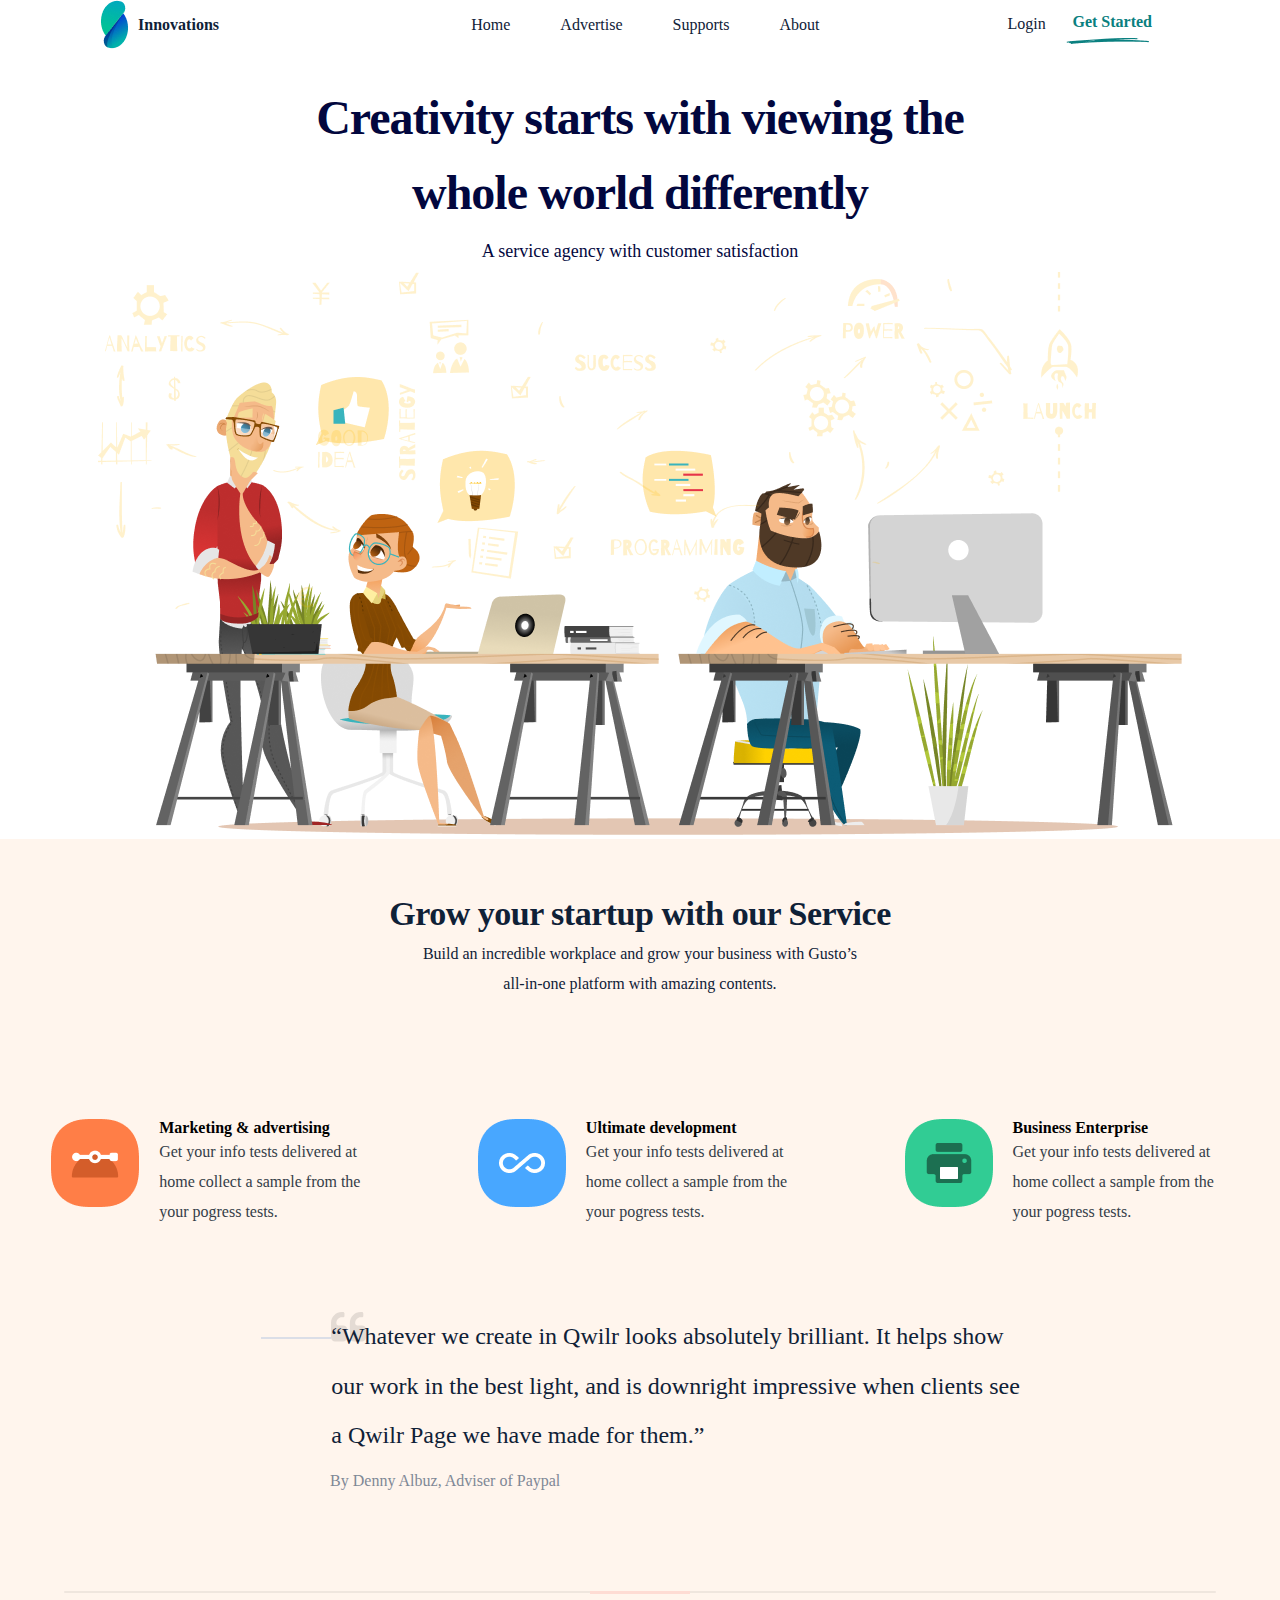
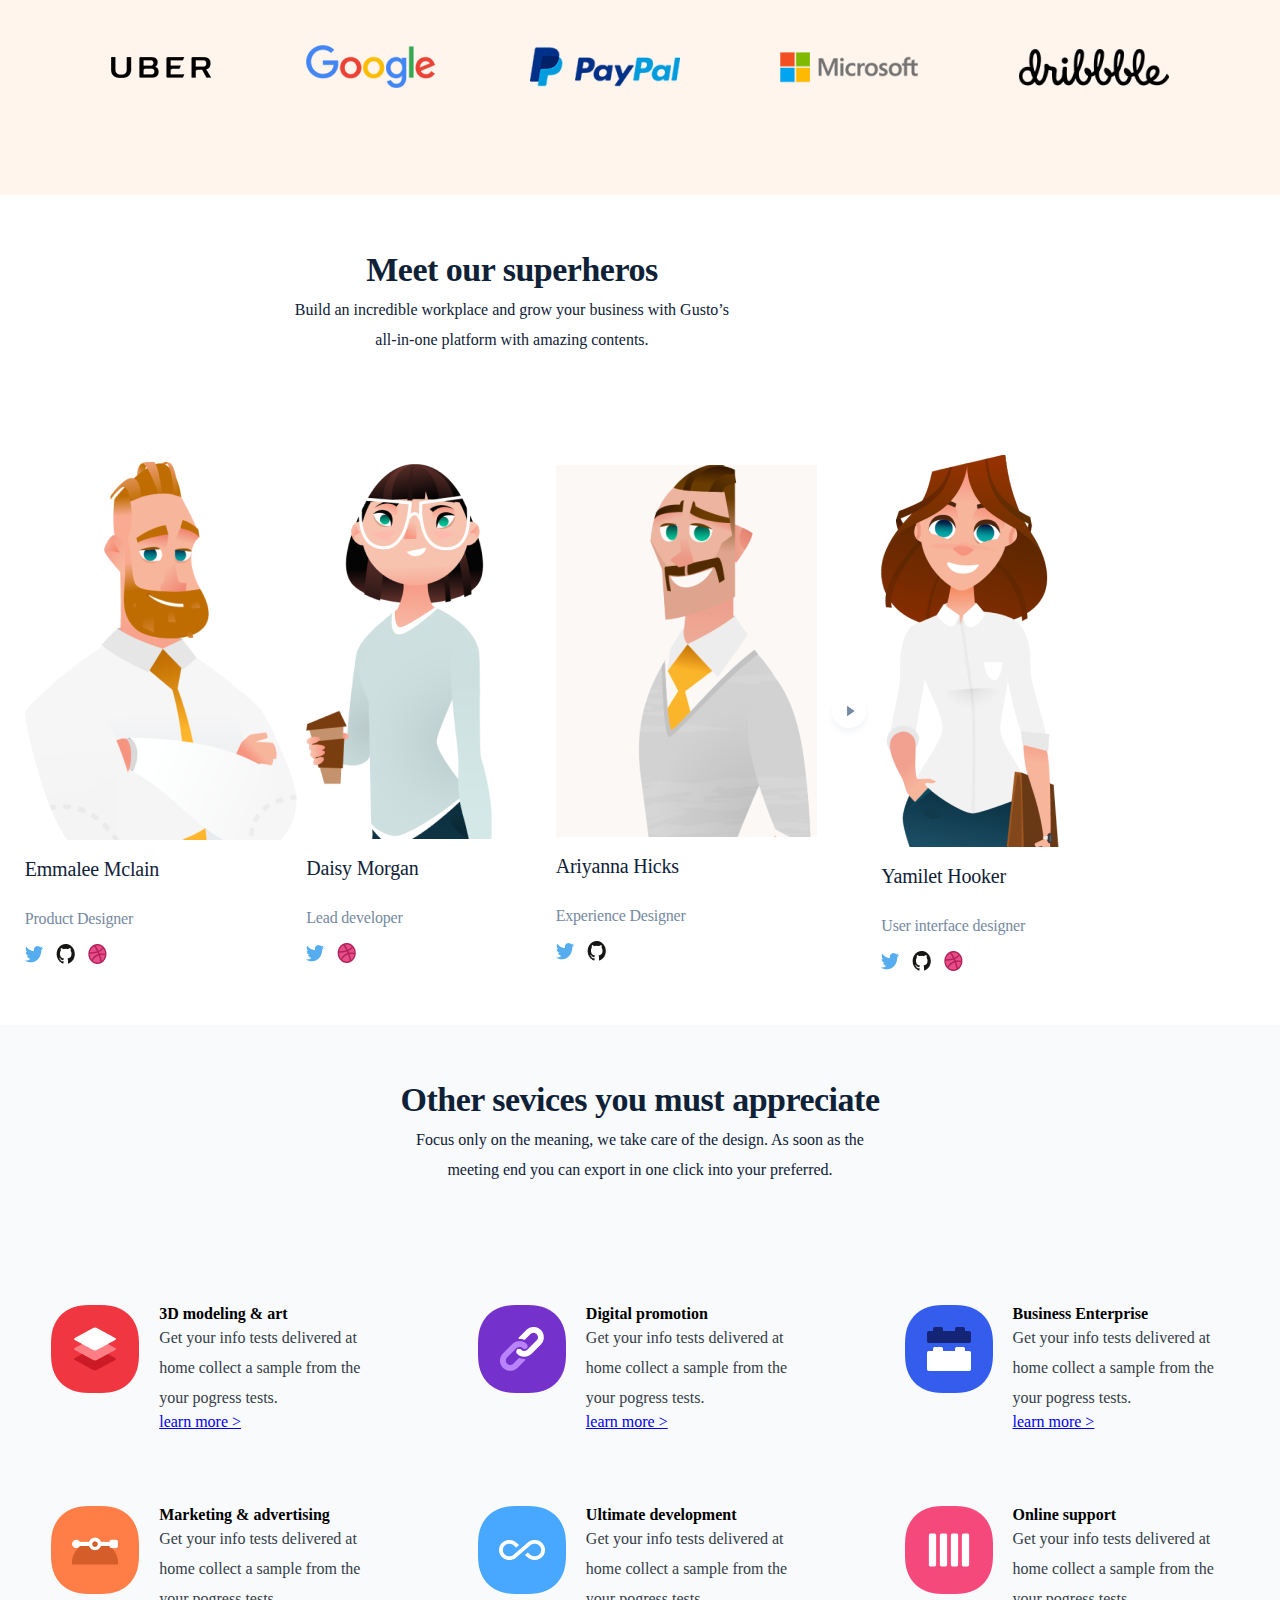
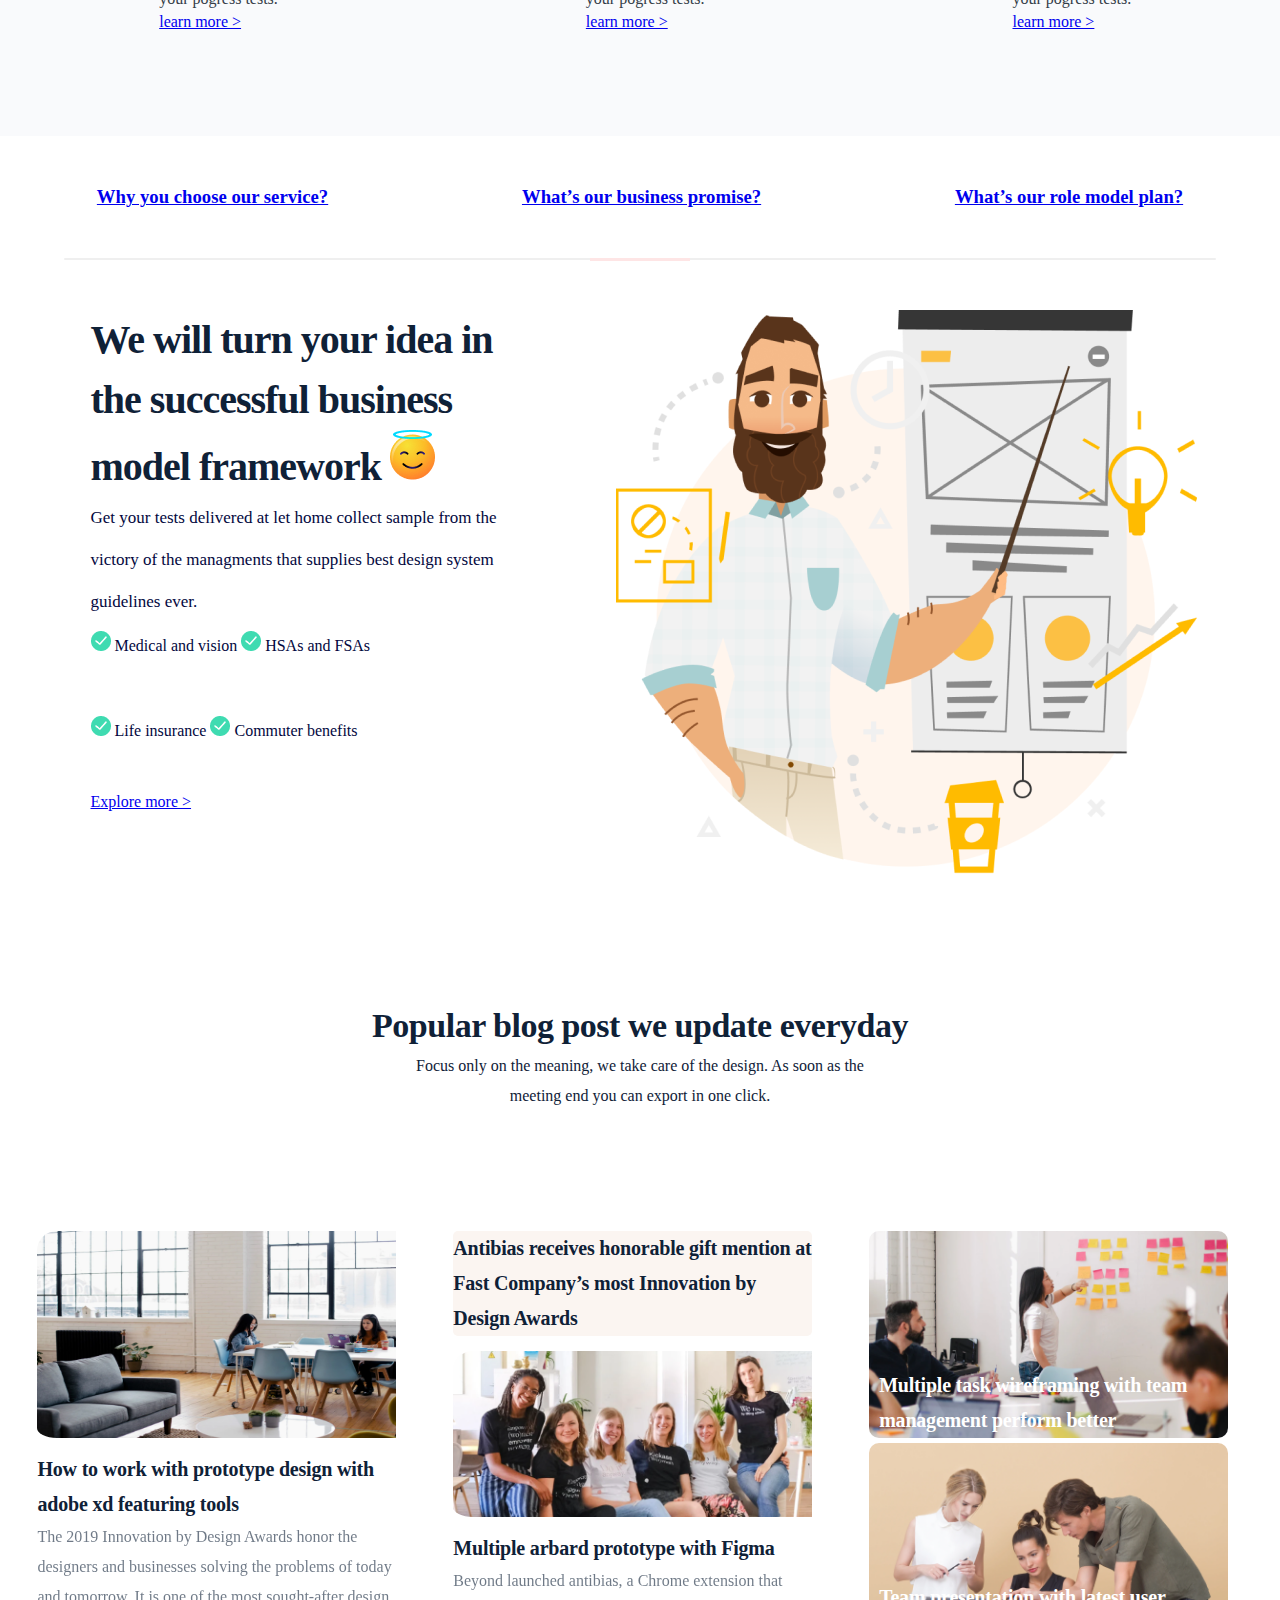
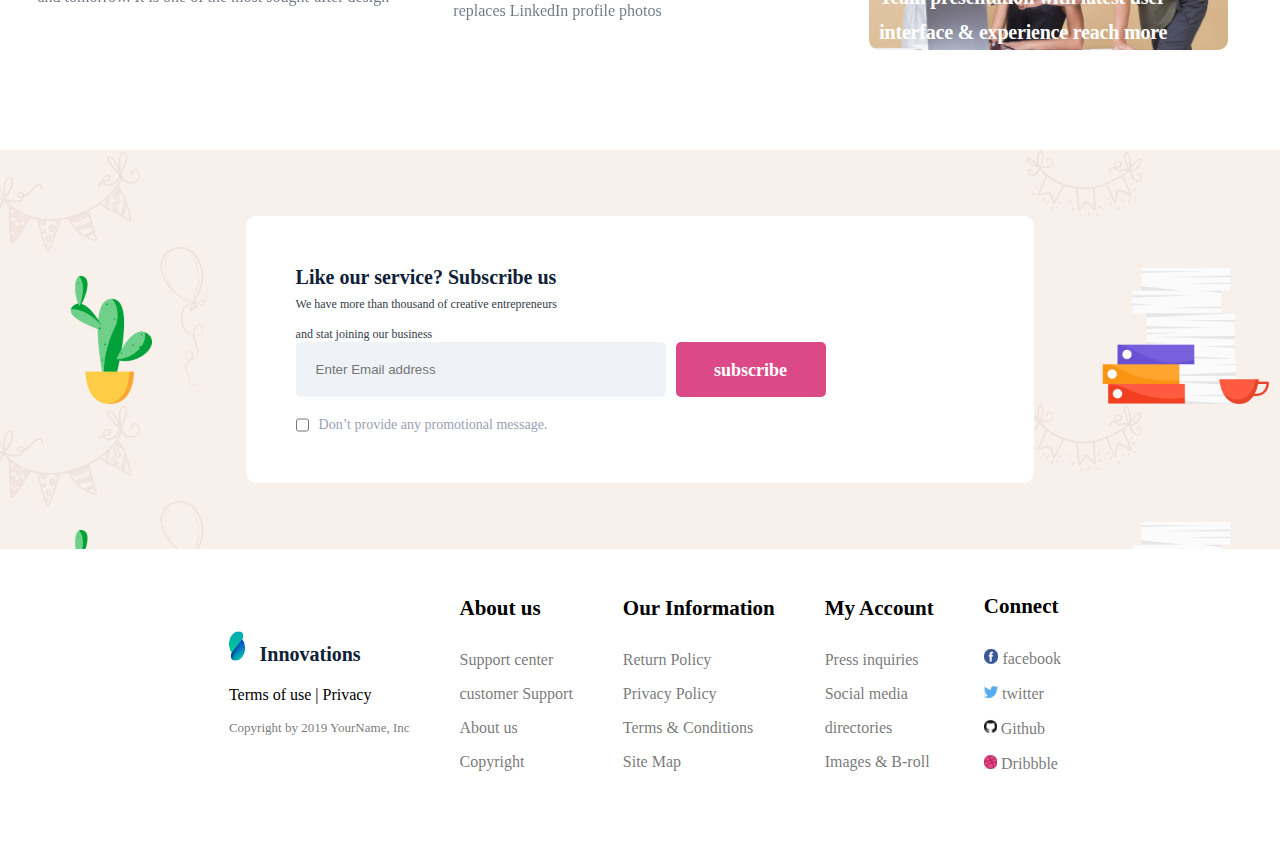
==== index.html @ 9fec8b35 "briefs-2" ====
<!DOCTYPE html>
<html lang="en">
<head>
    <meta charset="UTF-8">
    <meta name="viewport" content="width=device-width, initial-scale=1.0">
    <title>Index</title>
    <link rel="stylesheet" href="gulobaleStyle.css">
    <link rel="stylesheet" href="indexStyle.css">
</head>
<body>
    <header>
        <nav class="navbar">
          <a href="#" class="logo">
            <img src="img/Clip path group.png" alt="image" />
            <h4>Innovations</h4>
          </a>

          <ul class="medelbar">
            <li><a href="index.html">Home</a></li>
            <li><a href="advertise.html">Advertise</a></li>
            <li><a href="contact.html">Supports</a></li>
            <li><a href="Supports.html">About</a></li>
          </ul>

          <section class="rightbar">
            <a href="contact.html">Login</a>
            <a href="contact.html">
              <h4>Get Started</h4>
              <img src="img/Path 49.png" alt="image">
            </a>
          </section>
        </nav>
        <section class="central">
          <div class="taitel">
            <h1>Creativity starts with viewing the <br> whole world differently</h1>
            <h6>A service agency with customer satisfaction</h6>
            <img src="img/illustration.png" alt="image">
          </div>
        </section>
    </header>

    <main>
        <section class="cotainer1">
            <div class="box-text">
                <h3>Grow your startup with our Service</h3>
                <p>Build an incredible workplace and grow your business with Gusto’s <br>all-in-one platform with amazing contents.</p>
            </div>
            
            <div class="container-box">

                <div class="box">
                    <img src="img/image 58.png" alt="#">
                    <div class="text">
                        <h4>Marketing & advertising</h4>
                        <p>Get your info tests delivered at<br>home collect a sample from the<br>your pogress tests.</p>
                    </div>
                </div>

                <div class="box">
                    <img src="img/image 62.png" alt="#">
                    <div class="text">
                        <h4>Ultimate development</h4>
                        <p>Get your info tests delivered at<br>home collect a sample from the<br>your pogress tests.</p>
                    </div>
                </div>

                <div class="box">
                    <img src="img/image 64.png" alt="#">
                    <div class="text">
                        <h4>Business Enterprise</h4>
                        <p>Get your info tests delivered at<br>home collect a sample from the<br>your pogress tests.</p>
                    </div>
                </div>

            </div>

            <div class="parent">
                <div id="childe">
                    <div class="box-pargraphe">

                        <div style="padding-top: 25px;">
                          <div style="width: 70px; height: 2px; background: #DBDEE7"></div>
                        </div>

                        <p id="paragraphId">    “Whatever we create in Qwilr looks absolutely brilliant. It helps show our work in the best light, and is downright impressive when clients see a Qwilr Page we have made for them.”</p>
                
                    </div>

                   <p id="pId">By Denny Albuz, Adviser of Paypal</p>
                </div>
            </div>

            <div class="line">
                <div style="width: 100px;  height: 3px; border-width: 0;
                background: #ee0000;"></div>
            </div>

            <div class="box-image">
                <a href="#"><img src="img/image 11.png" alt="image"></a>
                <a href="#"><img src="img/image 12.png" alt="image"></a>
                <a href="#"><img src="img/image 13.png" alt="image"></a>
                <a href="#"><img src="img/image 14.png" alt="image"></a>
                <a href="#"><img src="img/image 15.png" alt="image"></a>
            </div>
        </section>

        <section class="cotainer2">
            <div class="box-text2">
                <h4>Meet our superheros</h4>
                <p>Build an incredible workplace and grow your business with Gusto’s all-in-one platform with amazing contents.</p>
            </div>

            <div class="divCotainer">
                <div class="boxCntainer">

                    <div class="box2">
                        <img src="img/Asset1.png" alt="image">
                        <h5>Emmalee Mclain</h5>
                        <p>Product Designer</p>
                        <a href="#"><img src="img/social.png" alt="image"></a>
                    </div>

                    <div class="box2">
                        <img src="img/Asset2.png" alt="image">
                        <h5>Daisy Morgan</h5>
                        <p>Lead developer</p>
                        <a href="#"><img src="img/social (1).png" alt="image"></a>
                    </div>

                </div>

                <div class="boxCntainer">

                    <div class="box2">
                        <img src="img/Asset3.png" alt="image">
                        <h5>Ariyanna Hicks</h5>
                        <p>Experience Designer</p>
                        <a href="#"><img src="img/social (2).png" alt="image"></a>
                    </div>

                    <img style="height: 50px;" src="img/arrow.png" alt="image">

                    <div class="box2">
                        <img src="img/Asset4.png" alt="image">
                        <h5>Yamilet Hooker</h5>
                        <p>User interface designer</p>
                        <a href="#"><img src="img/social (3).png" alt="image"></a>
                    </div>    
                </div>

            </div>
        </section>
        
        <section class="cotainer1 cotainer3">
            <div class="box-text">
                <h3>Other sevices you must appreciate</h3>
                <p>Focus only on the meaning, we take care of the design. As soon as the <br>
                    meeting end you can export in one click into your preferred.</p>
            </div>
            
            <div class="container-box">

                <div class="box">
                    <img src="img/image65.png" alt="#">
                    <div class="text">
                        <h4>3D modeling & art</h4>
                        <p>Get your info tests delivered at <br>home collect a sample from the <br>your pogress tests.</p>
                        <a href="#">learn more > </a>
                    </div>
                </div>

                <div class="box">
                    <img src="img/image66.png" alt="#">
                    <div class="text">
                        <h4>Digital promotion</h4>
                        <p>Get your info tests delivered at <br>home collect a sample from the <br>your pogress tests.</p>
                        <a href="#">learn more > </a>
                    </div>
                </div>

                <div class="box">
                    <img src="img/image67.png" alt="#">
                    <div class="text">
                        <h4>Business Enterprise</h4>
                        <p>Get your info tests delivered at <br>home collect a sample from the <br>your pogress tests.</p>
                        <a href="#">learn more > </a>
                    </div>
                </div>

            </div>

            <div class="container-box">

                <div class="box">
                    <img src="img/image68.png" alt="#">
                    <div class="text">
                        <h4>Marketing & advertising</h4>
                        <p>Get your info tests delivered at <br>home collect a sample from the <br>your pogress tests.</p>
                        <a href="#">learn more > </a>
                    </div>
                </div>

                <div class="box">
                    <img src="img/image69.png" alt="#">
                    <div class="text">
                        <h4>Ultimate development</h4>
                        <p>Get your info tests delivered at <br>home collect a sample from the <br>your pogress tests.</p>
                        <a href="#">learn more > </a>
                    </div>
                </div>

                <div class="box">
                    <img src="img/image70.png" alt="#">
                    <div class="text">
                        <h4>Online support</h4>
                        <p>Get your info tests delivered at <br>home collect a sample from the <br>your pogress tests.</p>
                        <a href="#">learn more > </a>
                    </div>
                </div>

            </div>

        </section>

        <section class="cotainer1 cotainer4">
            <div class="container-box">
                <a href="#"><h3>Why you choose our service?</h3></a>
                <a href="#"><h3>What’s our business promise?</h3></a>
                <a href="#"><h3>What’s our role model plan?</h3></a>
            </div>
                <div class="line">
                    <div style="width: 100px;  height: 3px; border-width: 0;
                    background: #ee0000;"></div>
                </div>

                <div class="boxCntainer">

                    <div class="box2">
                        <h2>We will turn your idea in the successful business model framework <img src="img/emoji.png" alt="emoji"></h2>
                        <p>Get your tests delivered at let home collect sample from the victory of the managments that supplies best design system guidelines ever.</p>
                        <h6><img src="img/Combined shape.png" alt="img">  Medical and vision  <img src="img/Combined shape.png" alt="img">  HSAs and FSAs </h6>
                        <h6><img src="img/Combined shape.png" alt="img">  Life insurance      <img src="img/Combined shape.png" alt="img">  Commuter benefits</h6>
                        <a href="#">Explore more > </a>
                    </div>

                    <div class="box2">
                       <img src="img/illustration2.png" alt="image">
                        
                    </div>    
                </div>
            
        </section>

        <section class="cotainer1 cotainer5">

            <div class="box-text">
                <h3>Popular blog post we update everyday</h3>
                <p>Focus only on the meaning, we take care of the design. As soon as the <br>
                    meeting end you can export in one click.</p>
            </div>

            <div class="container-box">

                <div class="box">
                    <img src="img/image_1.png" alt="#">
                    <h6>How to work with prototype design with adobe xd featuring tools</h6>
                    <p>The 2019 Innovation by Design Awards honor the designers and businesses solving the problems of today and tomorrow. It is one of the most sought-after design</p>
                </div>

                <div class="box">
                    <h5>Antibias receives honorable gift mention at Fast Company’s most Innovation by Design Awards</h5>
                    <img id="image2" src="img/image_2.png" alt="#">
                    <h6>Multiple arbard prototype with Figma</h6>
                    <p>Beyond launched antibias, a Chrome extension that replaces LinkedIn profile photos</p>
                </div>

                <div class="box" >
                    <div class="backgrand" id="backgrand1"><h4>Multiple task wireframing with team management perform better</h4></div>
                    <div class="backgrand" id="backgrand2"><h4>Team presentation with latest user interface & experience reach more</h4></div>
                </div> 

            </div>
        </section>
    </main>

    <section class="subscribe">
        <div class="cotainer">
  
          <div id="textId">
            <h3>Like our service? Subscribe us</h3>
            <p>We have more than thousand of creative entrepreneurs<br>and stat joining our business</p>
          </div>
          
          <form action="#">
            
            <div class="divsend">
              <div>
  
                <input id="emaiId" required placeholder="Enter Email address" name="email" type="email">
  
                <div id="checkboxId">
  
                  <input id="inputId" name="check" type="checkbox">
                  <p>Don’t provide any promotional message.</p>
                  
                </div>
  
              </div>
              
              <button type="submit"><a href="#">subscribe</a></button> 
            </div>
            
  
          </form> 
        </div>
      </section>

      <section id="contact">
        <div class="footer">
          <div class="main">
            <div class="list">
                        <img id="icone" src="img/Clip path group.png" alt="">
                        <strong>Innovations</strong>
            
              <ul>
                <li id="li1Id">Terms of use | Privacy</li>
                
                <li id="li2Id">Copyright by 2019 YourName, Inc</li>
                
              </ul>
            </div>
    
            <div class="list">
              <h4>About us</h4>
              <ul>
                <li><a href="#">Support center</a></li>
                <li><a href="#">customer Support</a></li>
                <li><a href="#">About us</a></li>
                <li><a href="#">Copyright</a></li>
                
              </ul>
            </div>
    
            <div class="list">
              <h4>Our Information</h4>
              <ul>
                <li><a href="#">Return Policy</a></li>
                <li><a href="#">Privacy Policy</a></li>
                <li><a href="#">Terms & Conditions</a></li>
                <li><a href="#">Site Map</a></li>
                
              </ul>
            </div>
                    
                    <div class="list">
              <h4>My Account</h4>
              <ul>
                <li><a href="#">Press inquiries</a></li>
                <li><a href="#">Social media</a></li>
                <li><a href="#">directories</a></li>
                <li><a href="#">Images & B-roll</a></li>
                
              </ul>
            </div>
    
                    <div class="list">
              <h4>Connect</h4>
              <ul>
                <li><a href="#"><img src="img/fb.png" alt="image"> facebook</a></li>
                <li><a href="#"><img src="img/twiter.png" alt="image"> twitter</a></li>
                <li><a href="#"><img src="img/github.png" alt="image"> Github</a></li>
                <li><a href="#"><img src="img/dribbble.png" alt="image"> Dribbble</a></li>
                
              </ul>
            </div>
    
          </div>
        </div>
    
      </section>

</body>
</html>


<!-- <div class="box">
                    <img src="img/image_1.png" alt="#">
                    <h6>How to work with prototype design with adobe xd featuring tools</h6>
                    <p>The 2019 Innovation by Design Awards honor the designers and businesses solving the problems of today and tomorrow. It is one of the most sought-after design</p>
                </div>
                <div class="box">
                    <h5>Antibias receives honorable gift mention at Fast Company’s most Innovation by Design Awards</h5>
                    <img src="img/image_2.png" alt="#">
                    <h6>Multiple arbard prototype with Figma</h6>
                    <p>Beyond launched antibias, a Chrome extension that replaces LinkedIn profile photos</p>
                </div>
                <div class="box">
                    <div><h4></h4></div>
                    <div><h4></h4></div>
                </div> -->
---- gulobaleStyle.css ----
* {
    padding: 0px;
    margin: 0px;
  }

header {
    width: 100%;
  }
  .navbar {
    width: 100%;
    background-color: #fff;
    display: flex;
    justify-content: space-around;
    position: fixed;
    align-items: center;
  }
  .navbar a {
    display: flex;
    justify-content: space-around;
    text-decoration: none;
    align-items: center;
    color: #0F2137;
  }
  .navbar a img {
    padding-right: 10px;
  }
  
  .navbar section {
    display: flex;
    justify-content: space-around;
    align-items: center;
  }
  .navbar section a {
    padding-right: 20px;
  }
  .navbar .medelbar {
    display: flex;
    align-items: center;
    width: 30%;
  }
  .navbar .medelbar li {
    list-style: none;
    padding-left: 50px;
  }
.rightbar{
    
    justify-content: center;

  }
.rightbar h4{
color: #0A8080;
text-align: right;
font-family: DM Sans;
font-size: 16px;
font-style: normal;
font-weight: 700;
line-height: 33px;

  }
.rightbar a:nth-child(2){
  flex-direction: column;
}
.rightbar img{
width: 83.235px;
height: 5.999px;
flex-shrink: 0;
}

.central{
  padding-top: 80px;
  text-align: center;
  
}
.central h1{
color: #02073E;
text-align: center;
font-family: B612;
font-size: 48px;
font-style: normal;
font-weight: 700;
line-height: 75px; 
letter-spacing: -1px;

}
.central h6{
color: #02073E;
text-align: center;
font-family: DM Sans;
font-size: 18px;
font-style: normal;
font-weight: 400;
line-height: 42px;
}



  #contact{
	background: #fff;
    padding: 20px 30px 40px 40px;
    align-items: center;
}
.main{
	display: flex;
	flex-wrap: wrap;
    align-items: center;
    justify-content: space-between;
    
}
.footer{
	display: flex;
  align-items: center;
  justify-content: space-around;
    
}
.list{
	
    align-items: center;
    padding: 25px;
    
}
.list h4{
	font-size: 21px;
	margin-bottom: 30px;
	position: relative;
}
.list h4::before{
	content: "";
	position: absolute;
	height: 2px;
	width: 60px;
	left: 0;
	bottom: -10px;
}
.list ul li:not(last-child) {
	margin-bottom: 16px;
    list-style: none;
}
.list ul li a{
	color: #4b4b4bbf;
	display: block;
	transition: .3s;
    text-decoration: none;
}
.list ul li img{
    height: 15px;
    
}
.list strong{
    padding-left: 10px;
    font-size: 20px;
    color: #0F2137;
}
#icone{
    height: 30px; 
    
}
#li1Id{
    padding-top: 20px;

}
#li2Id{
    font-size: 13px;
    color: #4b4b4bbf;
}
.list ul li a:hover{
	transform: translateX(14px);
}






.subscribe{
  
  background: #F8F0EA;
  background-image: url(img/imgback.png);
  background-size: 100%;
  padding: 66px 66px;
  display: flex;
  justify-content: center;
}
.subscribe .cotainer{

  width: 60%;
  flex-shrink: 0;
  border-radius: 10px;
  background: #FFF;
  display: flex;
  flex-wrap: wrap;
  padding: 50px 50px; 

}
.subscribe .cotainer #textId{
  width: 40%;
}
.subscribe .cotainer #textId h3{
color: #0F2137;
font-family: B612;
font-size: 20px;
font-style: normal;
font-weight: 800;
/* line-height: 35px; */
/* letter-spacing: -0.5px; */
}
.subscribe .cotainer #textId p{
  width: 421px;
  height: 53px;
  flex-shrink: 0;

  color: #343D48;
  
  font-family: DM Sans;
  font-size: 12px;
  font-style: normal;
  font-weight: 500;
  line-height: 30px;
}
.subscribe .cotainer .divsend{
  display: flex;
  flex-wrap: wrap;
}
#checkboxId{
  display: flex; 
}

.subscribe .cotainer .divsend #emaiId{
padding-left: 20px;
width: 350px;
height: 55px;
flex-shrink: 0;
border-width: 0;
border-radius: 5px;
background: #EFF3F7;
}

.subscribe .cotainer .divsend #checkboxId{
  padding-top: 20px;
}

.subscribe .cotainer .divsend #checkboxId p{
color: #9095AD;
font-family: DM Sans;
font-size: 14px;
font-style: normal;
font-weight: 400;
padding-left: 10px;
opacity: 0.9;

}
/* #inputId{
  border-width: 0;
  background: #1a3c5f;
} */

.subscribe .cotainer .divsend button{
height: 55px;
width: 150px;
flex-shrink: 0;
border-radius: 5px;
background: #DB4A87;
border-width: 0;
margin-left: 10px;

transition: .3s;
}
.subscribe .cotainer .divsend button a{
text-decoration: none;
width: 100%;
height: 100%;
color: #FFF;
text-align: center;
font-family: DM Sans;
font-size: 18px;
font-style: normal;
font-weight: 700;
line-height: 40px;

}


.subscribe .cotainer .divsend button:hover{
  height: 55px;
  width: 150px;
  border-radius: 5px;
  background: #ff002f;
  box-shadow: 5px 5px #DB4A87;
  transform:scaleZ(5);
}

.line{
  max-width: 1200px;
  width: 90%;
  height: 2px;
  opacity: 0.10;
  background: #5f5f5f;
  border-radius: 5px;
  display: flex;
  justify-content: center;
}
---- indexStyle.css ----
main{
    width: 100%;
}
.cotainer1{
/* opacity: 0.5; */
width: 100%;
background: #FFF5ED;
display: flex;
justify-content: center;
flex-direction: column;
align-items: center;
padding-bottom: 50px;
}
.box-text{
    padding: 50px 50px;
    text-align: center;
}
.box-text h3{
color: #0F2137;
text-align: center;
font-family: B612;
font-size: 34px;
font-style: normal;
font-weight: 700;
line-height: 147.059%; 
letter-spacing: -0.5px;
}
.box-text p{
color: #0F2137;
text-align: center;
font-family: DM Sans;
font-size: 16px;
font-style: normal;
font-weight: 400;
line-height: 187.5%; 
}
.cotainer1 .container-box{
display: flex;
flex-wrap: wrap;
padding-top: 50px;
width: 100%;
justify-content: space-around;
}
.cotainer1 .container-box .box{
    display: flex;
    padding: 20px 20px 5px 5px; 
}

.cotainer1 .container-box .box h3{
color: #0F2137;
font-family: DM Sans;
font-size: 18px;
font-style: normal;
font-weight: 700;
line-height: 166.667%;
}
.cotainer1 .container-box .box p{
color: #343D48;
font-family: DM Sans;
font-size: 16px;
font-style: normal;
font-weight: 400;
line-height: 187.5%;
}
.cotainer1 .container-box .box img{
height: 82%;
max-height: 88px;
padding-right: 20px;
}

.parent{
    display: flex;
    justify-content: center;
    padding: 40px 40px;
}
#childe{
    max-width: 846px;
    width: 99%;
    padding-bottom: 50px;
}
#pId{
padding-left: 13%;
color: #7E8896;
font-family: DM Sans;
font-size: 16px;
font-style: normal;
font-weight: 500;
line-height: 250%; /* 250% */

}
.box-pargraphe{
    display: flex;
    justify-content: center;
    padding: 40px 32px 0px 40px;
}

.box-pargraphe #paragraphId{
    background-image: url(quote.svg);
    background-repeat: no-repeat;
    background-size: 5%;
color: #0F2137;
font-family: B612;
font-size: 24px;
font-style: normal;
font-weight: 400;
line-height: 208.333%; /* 208.333% */
}


.box-image{
    display: flex;
    justify-content: space-around;
    align-items: center;
    width: 90%;
    padding: 50px 50px;
}
.cotainer2{
display: flex;
justify-content: center;
flex-direction: column;
align-items: center;
padding-bottom: 50px;
}
.box-text2{
    padding: 50px 50px;
    text-align: center;   
}

.box-text2 h4{
width: 64%;
color: #0F2137;
text-align: center;
font-family: B612;
font-size: 34px;
font-style: normal;
font-weight: 700;
line-height: 147.059%; /* 147.059% */
letter-spacing: -0.5px;
}
.box-text2 p{
width: 64%;
color: #0F2137;
text-align: center;
font-family: DM Sans;
font-size: 16px;
font-style: normal;
font-weight: 400;
line-height: 187.5%; /* 187.5% */
}
.divCotainer{
    display: flex;
    flex-wrap: wrap;

    width: 100%;
}
.divCotainer .boxCntainer{
    display: flex;
    padding-top: 50px;
    padding-left: 20px;
    min-width: 500px;
    width: 40%;
    align-items: center;
    justify-content: space-around;  
}
.divCotainer .boxCntainer .box2 h5{
color: #0F2137;
font-family: DM Sans;
font-size: 20px;
font-style: normal;
font-weight: 500;
line-height: 250%; /* 250% */
letter-spacing: -0.2px;
}
.divCotainer .boxCntainer .box2 p{
    color: #7589A1;
    font-family: DM Sans;
    font-size: 16px;
    font-style: normal;
    font-weight: 400;
    line-height: 312.5%; /* 312.5% */
    letter-spacing: -0.2px;
}
.cotainer3{
    background: #F9FAFC;
    padding-bottom: 100px;
}

.cotainer4 {
    background: #FFF;
}

.cotainer4 .container-box{
padding-bottom: 50px;
}
.cotainer4 .boxCntainer{
padding-top: 50px;
display: flex;
flex-wrap: wrap;
}
.cotainer4 .box2{
    width: 46%;
    max-width: 583px;
    padding-right: 20px;
}

.cotainer4 .box2 h2{
width: 81%;
max-width: 478px;
color: #0F2137;
font-family: B612;
font-size: 40px;
font-style: normal;
font-weight: 700;
line-height: 150%; /* 150% */
letter-spacing: -1px;  
}
.cotainer4 .box2 p{
    width: 81%;
    max-width: 478px;
    color: #02073E;
    font-family: DM Sans;
    font-size: 17px;
    font-style: normal;
    font-weight: 400;
    line-height: 42px; /* 247.059% */
}
.cotainer4 .box2 h6{
    padding-bottom: 40px;
    color: #02073E;
    font-family: DM Sans;
    font-size: 16px;
    font-style: normal;
    font-weight: 500;
    line-height: 45px; /* 281.25% */
}
.cotainer5{
    background-color: #fff;
    padding-bottom: 100px;
    
}
.cotainer5 .container-box{
display: flex;
flex-wrap: wrap;
justify-content: space-evenly;

}

.cotainer5 .container-box .box{
   display: block;
   width: 28%; 
}
.cotainer5 .container-box .box img{
    width: 100%;
    max-height: 240px;
    border-radius: 20px;
    height: 50%;
    padding-bottom: 10px;
}
.cotainer5 .container-box .box #image2{
    height: 40%;
}
.cotainer5 #backgrand1{
    background-image: url(img/image_3.png);
    margin-bottom: 5px;
}
.cotainer5 #backgrand2{
    background-image: url(img/image_4.png);
    margin-top: 5px;
}
.cotainer5 .backgrand{
height: 50%;
border-radius: 10px;
display: flex;
justify-content: center;
align-items: flex-end;
padding-left: 10px;
background-size: 100%;
}
.cotainer5 .container-box .box h6{
    color: #0F2137;
    font-family: B612;
    font-size: 20px;
    font-style: normal;
    font-weight: 700;
    line-height: 175%; /* 175% */
    letter-spacing: -0.2px;
}
.cotainer5 .container-box .box p{
    color: #0F2137;
    font-family: DM Sans;
    font-size: 16px;
    font-style: normal;
    font-weight: 400;
    line-height: 187.5%; /* 187.5% */
    opacity: 0.6;
} 
.cotainer5 .container-box .box h5{
    color: #0F2137;
    font-family: B612;
    font-size: 20px;
    font-style: normal;
    font-weight: 700;
    line-height: 175%; /* 175% */
    letter-spacing: -0.2px;
    border-radius: 5px;
    background: #FBF5F1;
    margin-bottom: 15px;
}
.cotainer5 .container-box .box h4{
    color: #FFF;
    font-family: B612;
    font-size: 20px;
    font-style: normal;
    font-weight: 700;
    line-height: 175%; /* 175% */
    letter-spacing: -0.2px;
}
/* 
.cotainer5 #id1{
grid-column: 1;
grid-row: 1 / span 2;
}

.cotainer5 #id2{
    grid-column: 2;
    grid-row: 1/30%;
    height: 30%;
}
.cotainer5 #id3{
    grid-column: 2;
    grid-area: 2;
    height: 100px;
}
.cotainer5 #id4{
    grid-column: 3;
    grid-row: 1;

}
.cotainer5 #id5{
    grid-column: 3;
    grid-row: 2;
} */
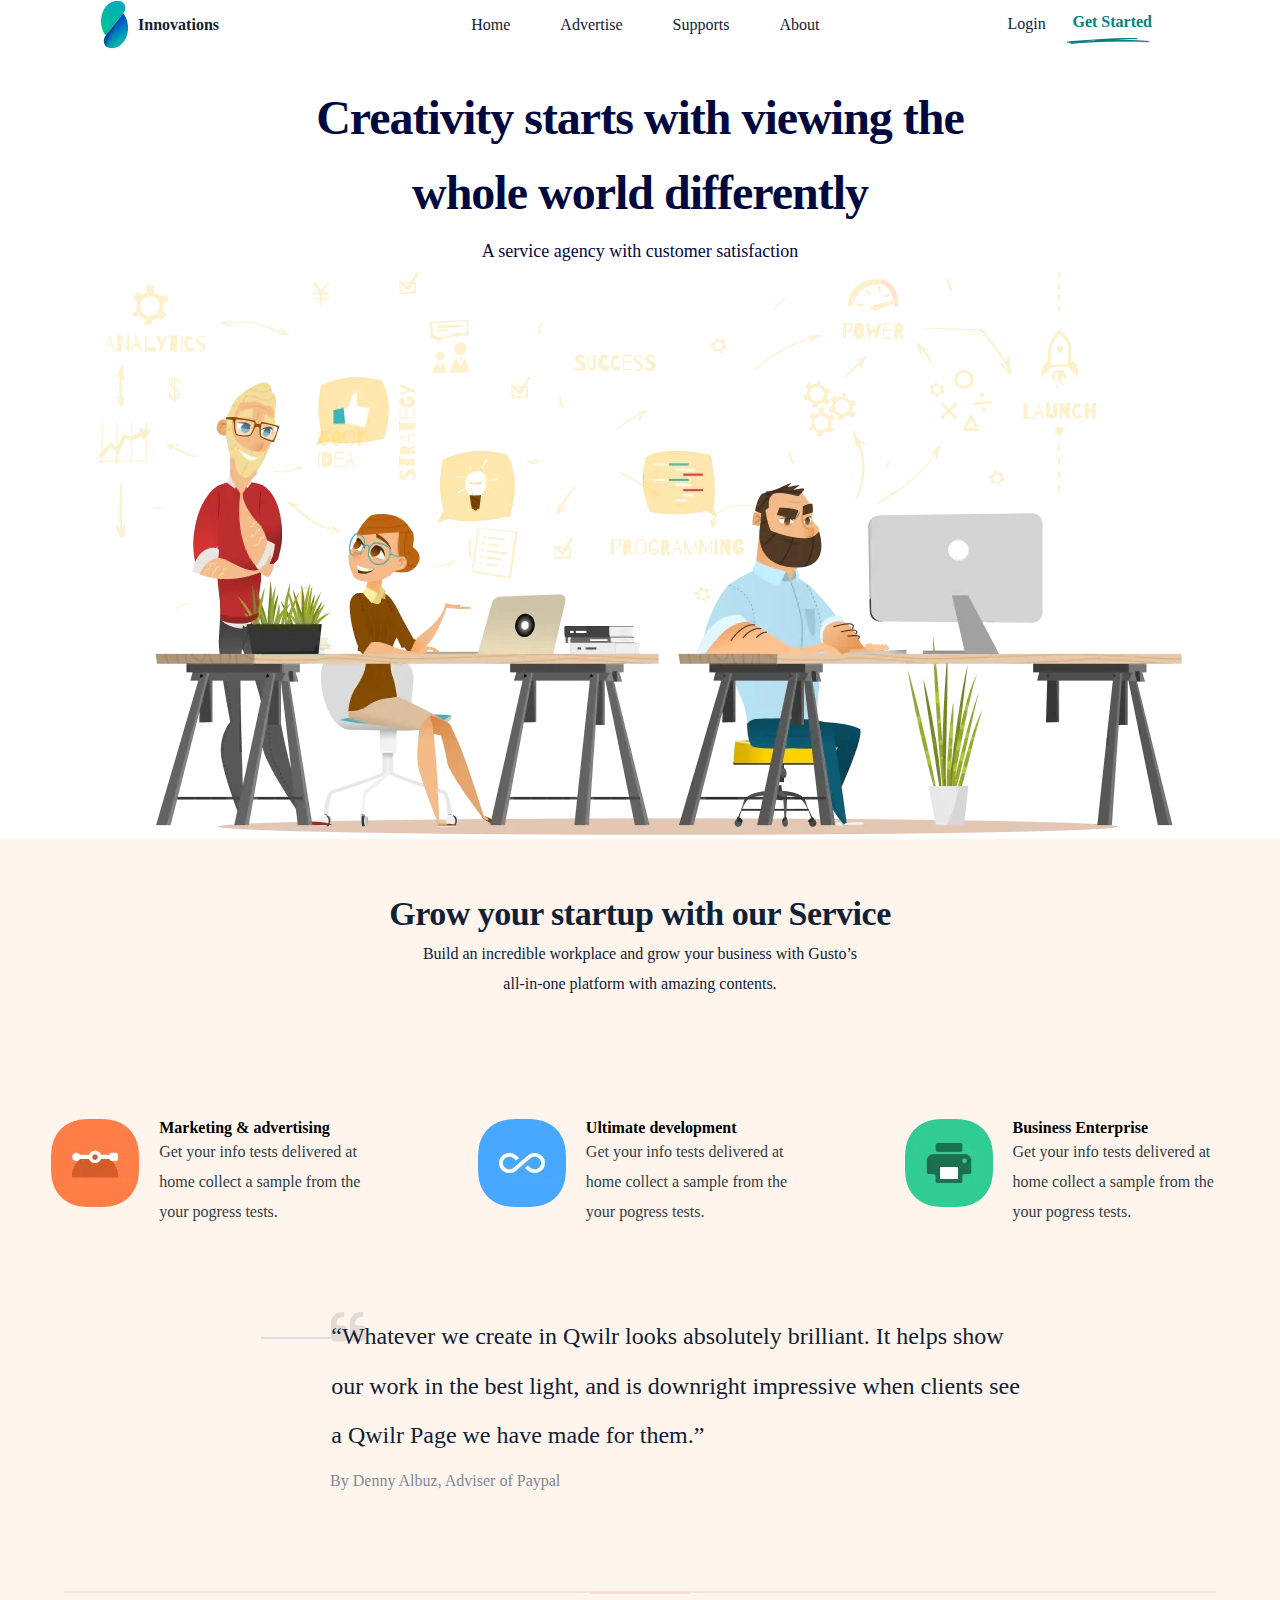
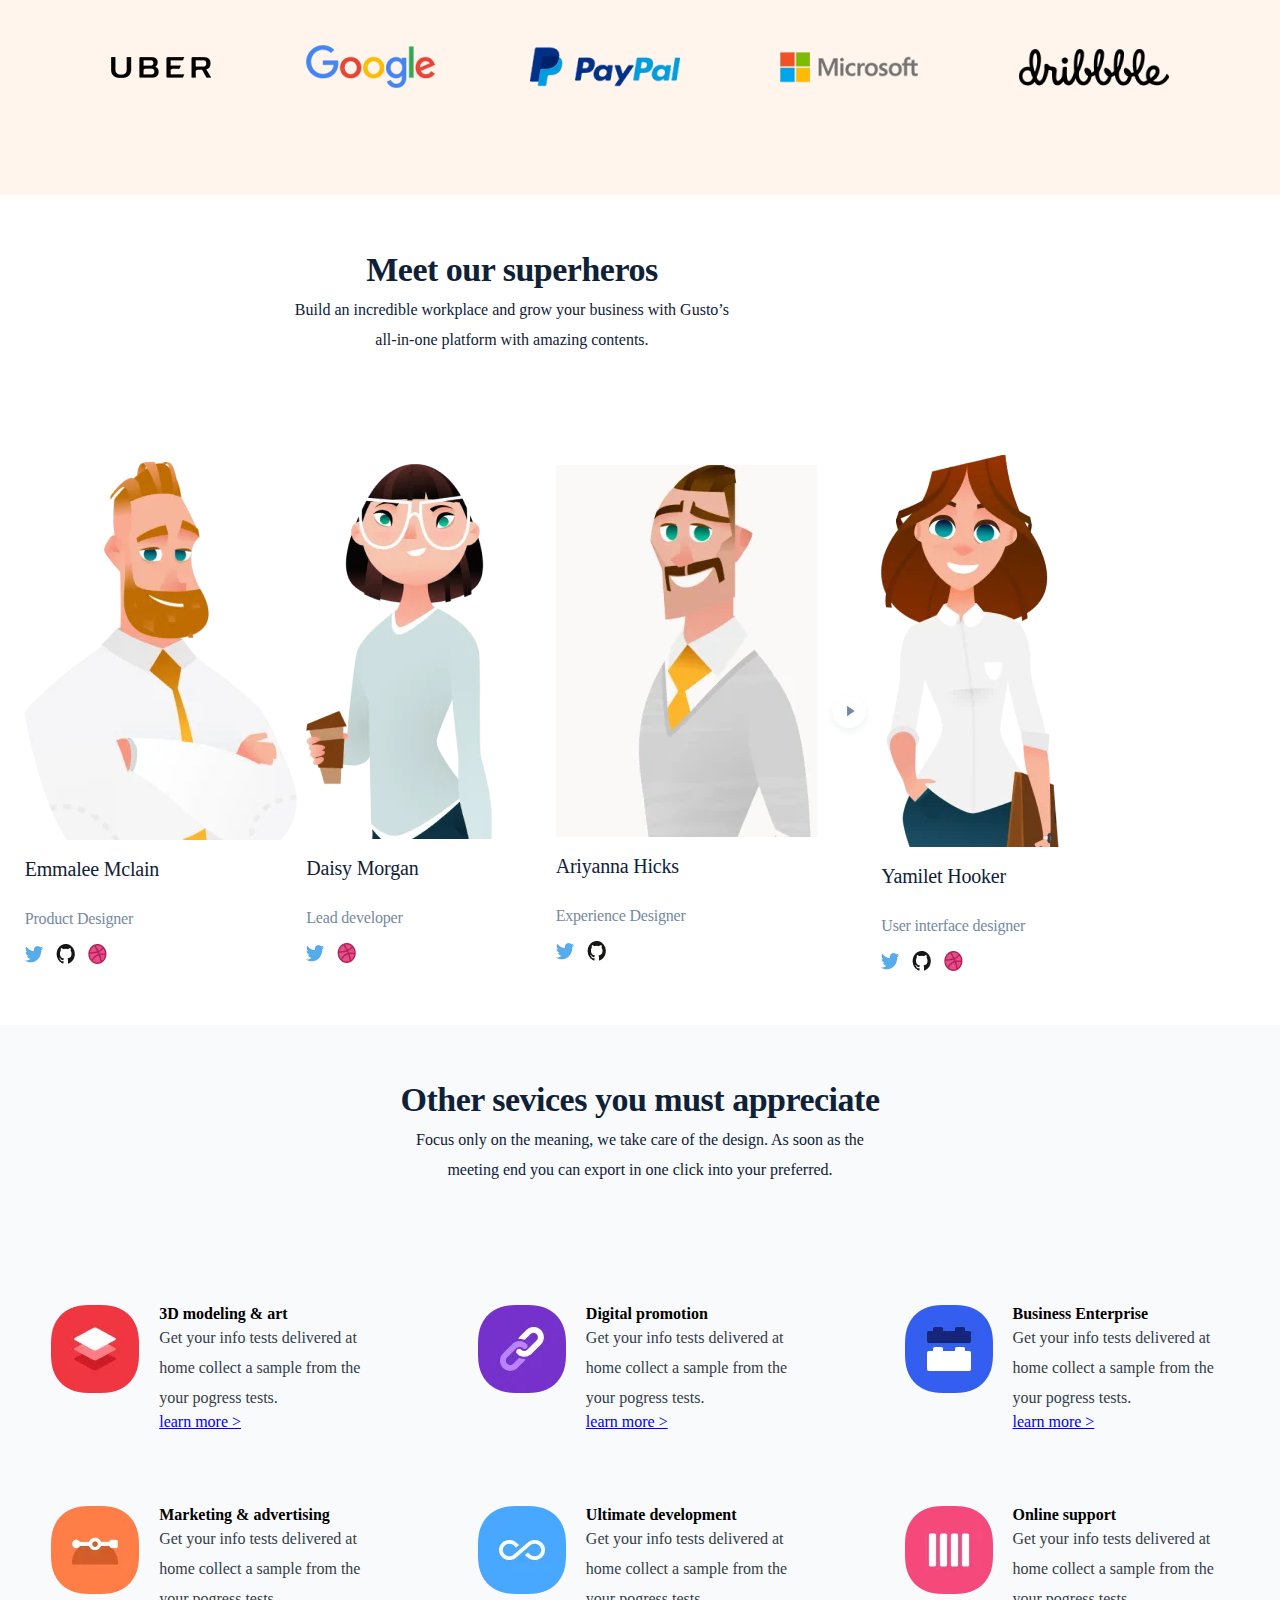
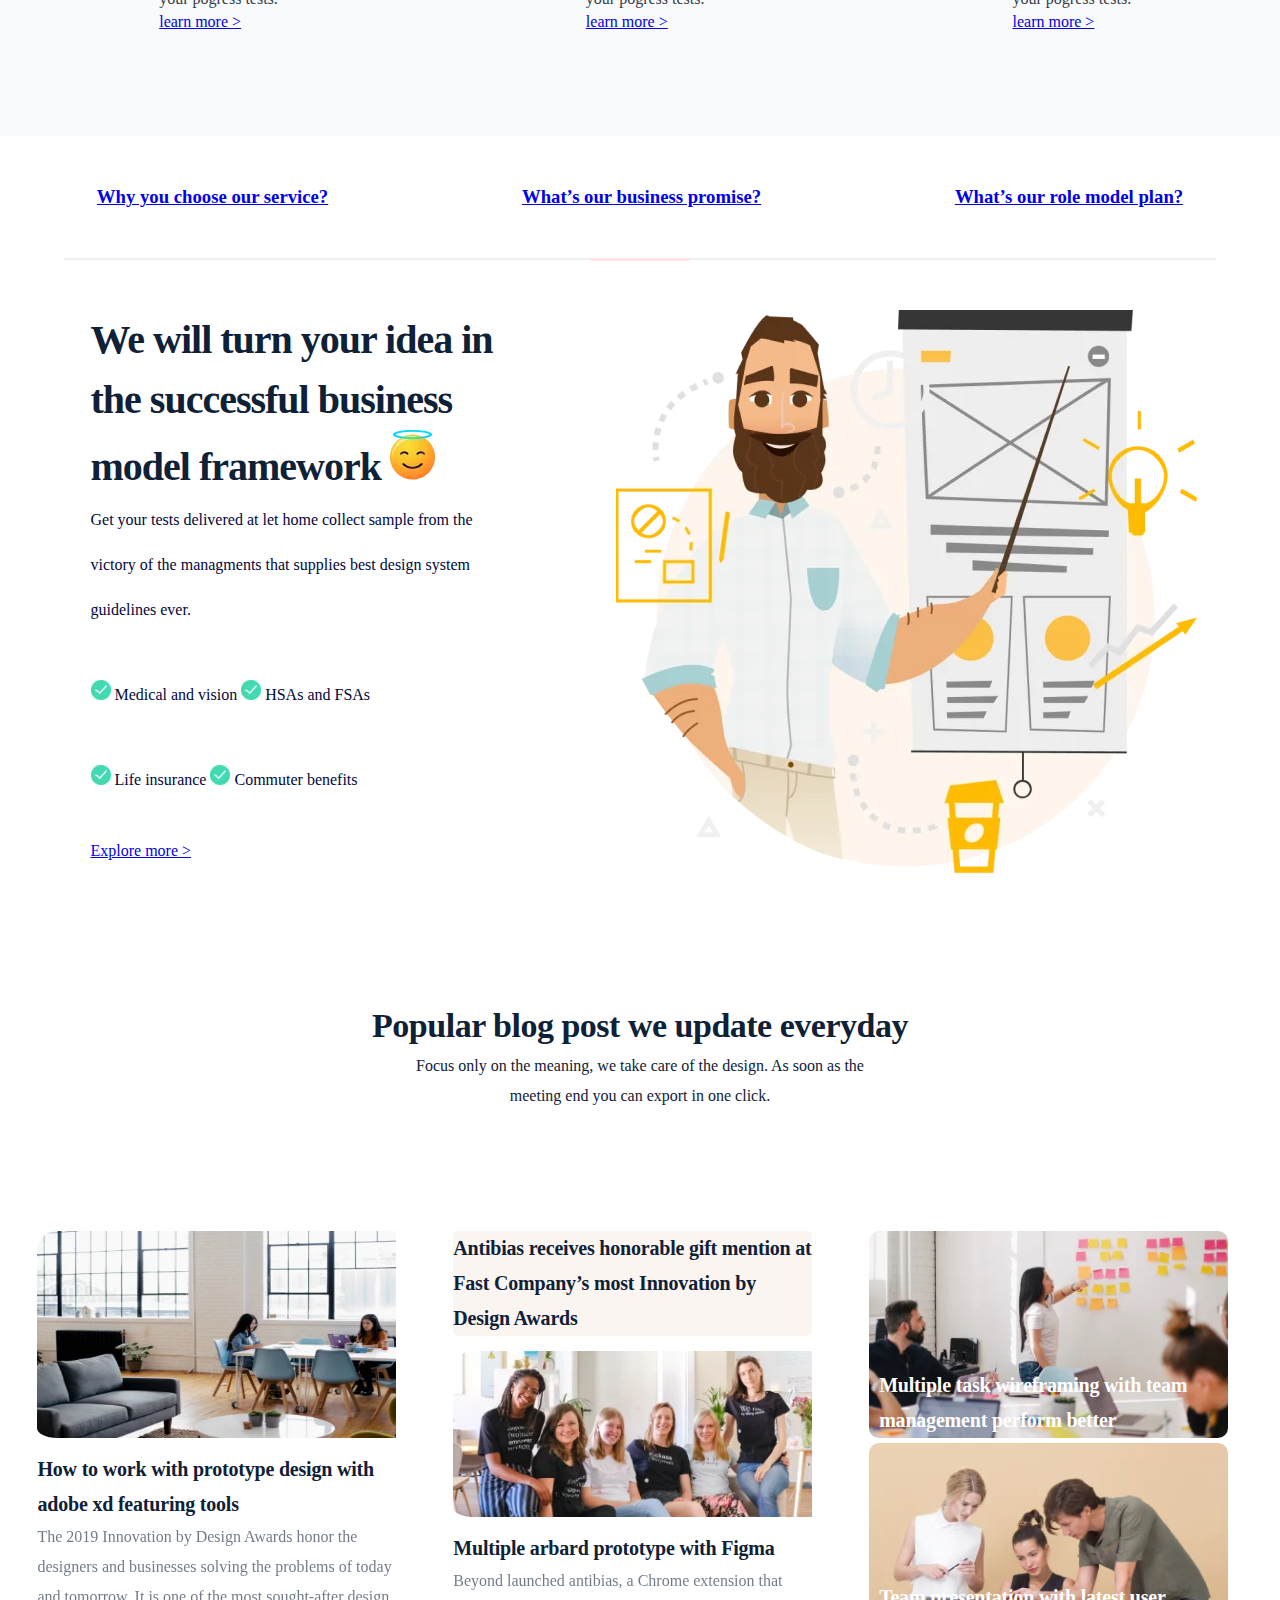
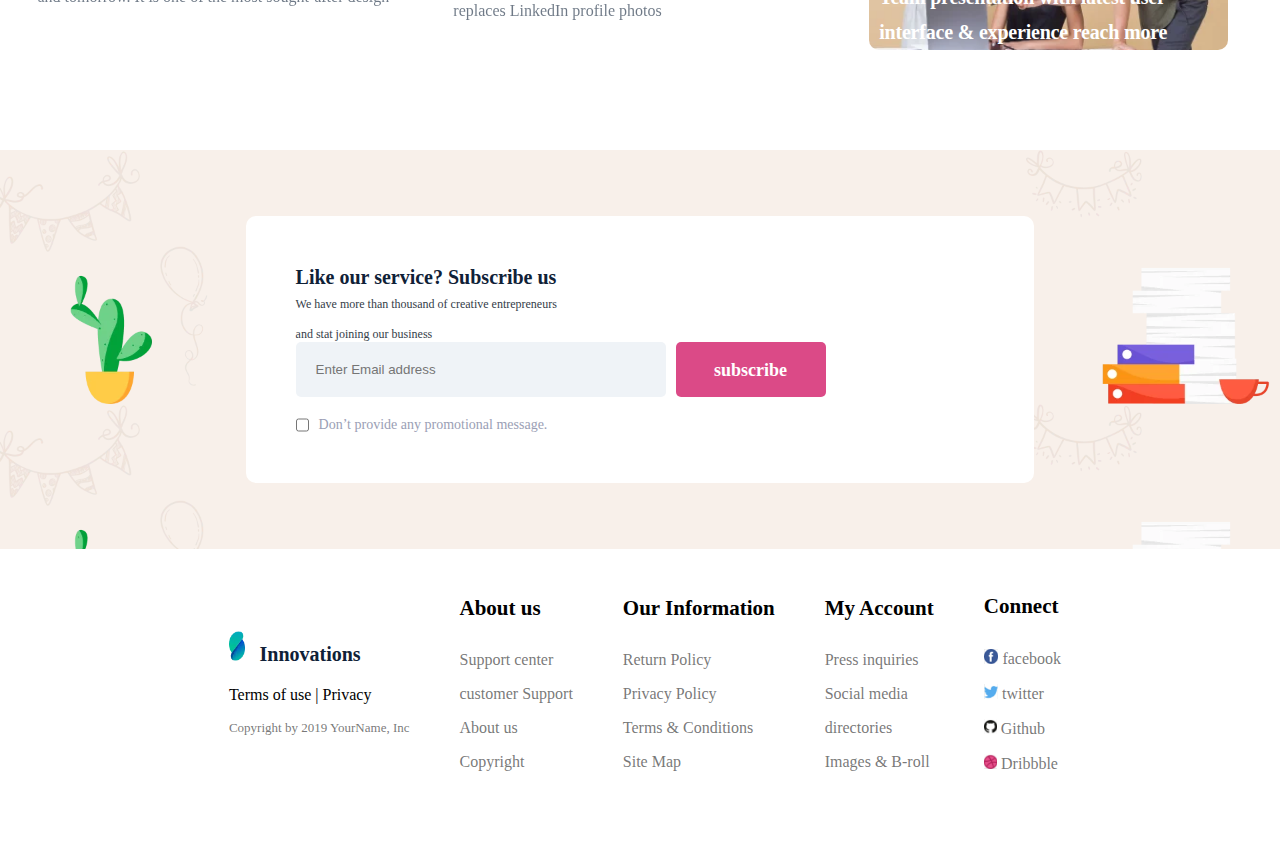
==== commit cd7ab136: "modefier les page" ====
--- a/index.html
+++ b/index.html
@@ -11,7 +11,7 @@
     <header>
         <nav class="navbar">
           <a href="#" class="logo">
-            <img src="img/Clip path group.png" alt="image" />
+            <img src="img/Clip path group.webp" alt="image" />
             <h4>Innovations</h4>
           </a>
 
@@ -26,15 +26,15 @@
             <a href="contact.html">Login</a>
             <a href="contact.html">
               <h4>Get Started</h4>
-              <img src="img/Path 49.png" alt="image">
+              <img src="img/Path 49.webp" alt="image">
             </a>
           </section>
         </nav>
         <section class="central">
           <div class="taitel">
             <h1>Creativity starts with viewing the <br> whole world differently</h1>
-            <h6>A service agency with customer satisfaction</h6>
-            <img src="img/illustration.png" alt="image">
+            <h2>A service agency with customer satisfaction</h2>
+            <img src="img/illustration.webp" alt="image">
           </div>
         </section>
     </header>
@@ -49,7 +49,7 @@
             <div class="container-box">
 
                 <div class="box">
-                    <img src="img/image 58.png" alt="#">
+                    <img src="img/image 58.webp" alt="#">
                     <div class="text">
                         <h4>Marketing & advertising</h4>
                         <p>Get your info tests delivered at<br>home collect a sample from the<br>your pogress tests.</p>
@@ -57,7 +57,7 @@
                 </div>
 
                 <div class="box">
-                    <img src="img/image 62.png" alt="#">
+                    <img src="img/image 62.webp" alt="#">
                     <div class="text">
                         <h4>Ultimate development</h4>
                         <p>Get your info tests delivered at<br>home collect a sample from the<br>your pogress tests.</p>
@@ -65,7 +65,7 @@
                 </div>
 
                 <div class="box">
-                    <img src="img/image 64.png" alt="#">
+                    <img src="img/image 64.webp" alt="#">
                     <div class="text">
                         <h4>Business Enterprise</h4>
                         <p>Get your info tests delivered at<br>home collect a sample from the<br>your pogress tests.</p>
@@ -96,11 +96,11 @@
             </div>
 
             <div class="box-image">
-                <a href="#"><img src="img/image 11.png" alt="image"></a>
-                <a href="#"><img src="img/image 12.png" alt="image"></a>
-                <a href="#"><img src="img/image 13.png" alt="image"></a>
-                <a href="#"><img src="img/image 14.png" alt="image"></a>
-                <a href="#"><img src="img/image 15.png" alt="image"></a>
+                <a href="#"><img src="img/image 11.webp" alt="image"></a>
+                <a href="#"><img src="img/image 12.webp" alt="image"></a>
+                <a href="#"><img src="img/image 13.webp" alt="image"></a>
+                <a href="#"><img src="img/image 14.webp" alt="image"></a>
+                <a href="#"><img src="img/image 15.webp" alt="image"></a>
             </div>
         </section>
 
@@ -114,17 +114,17 @@
                 <div class="boxCntainer">
 
                     <div class="box2">
-                        <img src="img/Asset1.png" alt="image">
+                        <img src="img/Asset1.webp" alt="image">
                         <h5>Emmalee Mclain</h5>
                         <p>Product Designer</p>
-                        <a href="#"><img src="img/social.png" alt="image"></a>
-                    </div>
-
-                    <div class="box2">
-                        <img src="img/Asset2.png" alt="image">
+                        <a href="#"><img src="img/social.webp" alt="image"></a>
+                    </div>
+
+                    <div class="box2">
+                        <img src="img/Asset2.webp" alt="image">
                         <h5>Daisy Morgan</h5>
                         <p>Lead developer</p>
-                        <a href="#"><img src="img/social (1).png" alt="image"></a>
+                        <a href="#"><img src="img/social (1).webp" alt="image"></a>
                     </div>
 
                 </div>
@@ -132,19 +132,19 @@
                 <div class="boxCntainer">
 
                     <div class="box2">
-                        <img src="img/Asset3.png" alt="image">
+                        <img src="img/Asset3.webp" alt="image">
                         <h5>Ariyanna Hicks</h5>
                         <p>Experience Designer</p>
-                        <a href="#"><img src="img/social (2).png" alt="image"></a>
-                    </div>
-
-                    <img style="height: 50px;" src="img/arrow.png" alt="image">
-
-                    <div class="box2">
-                        <img src="img/Asset4.png" alt="image">
+                        <a href="#"><img src="img/social (2).webp" alt="image"></a>
+                    </div>
+
+                    <img style="height: 50px;" src="img/arrow.webp" alt="image">
+
+                    <div class="box2">
+                        <img src="img/Asset4.webp" alt="image">
                         <h5>Yamilet Hooker</h5>
                         <p>User interface designer</p>
-                        <a href="#"><img src="img/social (3).png" alt="image"></a>
+                        <a href="#"><img src="img/social (3).webp" alt="image"></a>
                     </div>    
                 </div>
 
@@ -161,7 +161,7 @@
             <div class="container-box">
 
                 <div class="box">
-                    <img src="img/image65.png" alt="#">
+                    <img src="img/image65.webp" alt="#">
                     <div class="text">
                         <h4>3D modeling & art</h4>
                         <p>Get your info tests delivered at <br>home collect a sample from the <br>your pogress tests.</p>
@@ -170,7 +170,7 @@
                 </div>
 
                 <div class="box">
-                    <img src="img/image66.png" alt="#">
+                    <img src="img/image66.webp" alt="#">
                     <div class="text">
                         <h4>Digital promotion</h4>
                         <p>Get your info tests delivered at <br>home collect a sample from the <br>your pogress tests.</p>
@@ -179,7 +179,7 @@
                 </div>
 
                 <div class="box">
-                    <img src="img/image67.png" alt="#">
+                    <img src="img/image67.webp" alt="#">
                     <div class="text">
                         <h4>Business Enterprise</h4>
                         <p>Get your info tests delivered at <br>home collect a sample from the <br>your pogress tests.</p>
@@ -192,7 +192,7 @@
             <div class="container-box">
 
                 <div class="box">
-                    <img src="img/image68.png" alt="#">
+                    <img src="img/image68.webp" alt="#">
                     <div class="text">
                         <h4>Marketing & advertising</h4>
                         <p>Get your info tests delivered at <br>home collect a sample from the <br>your pogress tests.</p>
@@ -201,7 +201,7 @@
                 </div>
 
                 <div class="box">
-                    <img src="img/image69.png" alt="#">
+                    <img src="img/image69.webp" alt="#">
                     <div class="text">
                         <h4>Ultimate development</h4>
                         <p>Get your info tests delivered at <br>home collect a sample from the <br>your pogress tests.</p>
@@ -210,7 +210,7 @@
                 </div>
 
                 <div class="box">
-                    <img src="img/image70.png" alt="#">
+                    <img src="img/image70.webp" alt="#">
                     <div class="text">
                         <h4>Online support</h4>
                         <p>Get your info tests delivered at <br>home collect a sample from the <br>your pogress tests.</p>
@@ -236,15 +236,15 @@
                 <div class="boxCntainer">
 
                     <div class="box2">
-                        <h2>We will turn your idea in the successful business model framework <img src="img/emoji.png" alt="emoji"></h2>
+                        <h2>We will turn your idea in the successful business model framework <img src="img/emoji.webp" alt="emoji"></h2>
                         <p>Get your tests delivered at let home collect sample from the victory of the managments that supplies best design system guidelines ever.</p>
-                        <h6><img src="img/Combined shape.png" alt="img">  Medical and vision  <img src="img/Combined shape.png" alt="img">  HSAs and FSAs </h6>
-                        <h6><img src="img/Combined shape.png" alt="img">  Life insurance      <img src="img/Combined shape.png" alt="img">  Commuter benefits</h6>
+                        <p><img src="img/Combined shape.webp" alt="img">  Medical and vision  <img src="img/Combined shape.webp" alt="img">  HSAs and FSAs </p>
+                        <p><img src="img/Combined shape.webp" alt="img">  Life insurance      <img src="img/Combined shape.webp" alt="img">  Commuter benefits</p>
                         <a href="#">Explore more > </a>
                     </div>
 
                     <div class="box2">
-                       <img src="img/illustration2.png" alt="image">
+                       <img src="img/illustration2.webp" alt="image">
                         
                     </div>    
                 </div>
@@ -262,14 +262,14 @@
             <div class="container-box">
 
                 <div class="box">
-                    <img src="img/image_1.png" alt="#">
+                    <img src="img/image_1.webp" alt="#">
                     <h6>How to work with prototype design with adobe xd featuring tools</h6>
                     <p>The 2019 Innovation by Design Awards honor the designers and businesses solving the problems of today and tomorrow. It is one of the most sought-after design</p>
                 </div>
 
                 <div class="box">
                     <h5>Antibias receives honorable gift mention at Fast Company’s most Innovation by Design Awards</h5>
-                    <img id="image2" src="img/image_2.png" alt="#">
+                    <img id="image2" src="img/image_2.webp" alt="#">
                     <h6>Multiple arbard prototype with Figma</h6>
                     <p>Beyond launched antibias, a Chrome extension that replaces LinkedIn profile photos</p>
                 </div>
@@ -300,7 +300,7 @@
   
                 <div id="checkboxId">
   
-                  <input id="inputId" name="check" type="checkbox">
+                  <input id="inputId" name="check" type="checkbox" aria-label="search">
                   <p>Don’t provide any promotional message.</p>
                   
                 </div>
@@ -319,7 +319,7 @@
         <div class="footer">
           <div class="main">
             <div class="list">
-                        <img id="icone" src="img/Clip path group.png" alt="">
+                        <img id="icone" src="img/Clip path group.webp" alt="">
                         <strong>Innovations</strong>
             
               <ul>
@@ -366,10 +366,10 @@
                     <div class="list">
               <h4>Connect</h4>
               <ul>
-                <li><a href="#"><img src="img/fb.png" alt="image"> facebook</a></li>
-                <li><a href="#"><img src="img/twiter.png" alt="image"> twitter</a></li>
-                <li><a href="#"><img src="img/github.png" alt="image"> Github</a></li>
-                <li><a href="#"><img src="img/dribbble.png" alt="image"> Dribbble</a></li>
+                <li><a href="#"><img src="img/fb.webp" alt="image"> facebook</a></li>
+                <li><a href="#"><img src="img/twiter.webp" alt="image"> twitter</a></li>
+                <li><a href="#"><img src="img/github.webp" alt="image"> Github</a></li>
+                <li><a href="#"><img src="img/dribbble.webp" alt="image"> Dribbble</a></li>
                 
               </ul>
             </div>
@@ -381,20 +381,3 @@
 
 </body>
 </html>
-
-
-<!-- <div class="box">
-                    <img src="img/image_1.png" alt="#">
-                    <h6>How to work with prototype design with adobe xd featuring tools</h6>
-                    <p>The 2019 Innovation by Design Awards honor the designers and businesses solving the problems of today and tomorrow. It is one of the most sought-after design</p>
-                </div>
-                <div class="box">
-                    <h5>Antibias receives honorable gift mention at Fast Company’s most Innovation by Design Awards</h5>
-                    <img src="img/image_2.png" alt="#">
-                    <h6>Multiple arbard prototype with Figma</h6>
-                    <p>Beyond launched antibias, a Chrome extension that replaces LinkedIn profile photos</p>
-                </div>
-                <div class="box">
-                    <div><h4></h4></div>
-                    <div><h4></h4></div>
-                </div> -->--- a/gulobaleStyle.css
+++ b/gulobaleStyle.css
@@ -82,7 +82,7 @@
 letter-spacing: -1px;
 
 }
-.central h6{
+.central h2{
 color: #02073E;
 text-align: center;
 font-family: DM Sans;
@@ -174,7 +174,7 @@
 .subscribe{
   
   background: #F8F0EA;
-  background-image: url(img/imgback.png);
+  background-image: url(img/imgback.webp);
   background-size: 100%;
   padding: 66px 66px;
   display: flex;
--- a/indexStyle.css
+++ b/indexStyle.css
@@ -224,7 +224,7 @@
     font-weight: 400;
     line-height: 42px; /* 247.059% */
 }
-.cotainer4 .box2 h6{
+.cotainer4 .box2 p{
     padding-bottom: 40px;
     color: #02073E;
     font-family: DM Sans;
@@ -260,11 +260,11 @@
     height: 40%;
 }
 .cotainer5 #backgrand1{
-    background-image: url(img/image_3.png);
+    background-image: url(img/image_3.webp);
     margin-bottom: 5px;
 }
 .cotainer5 #backgrand2{
-    background-image: url(img/image_4.png);
+    background-image: url(img/image_4.webp);
     margin-top: 5px;
 }
 .cotainer5 .backgrand{
